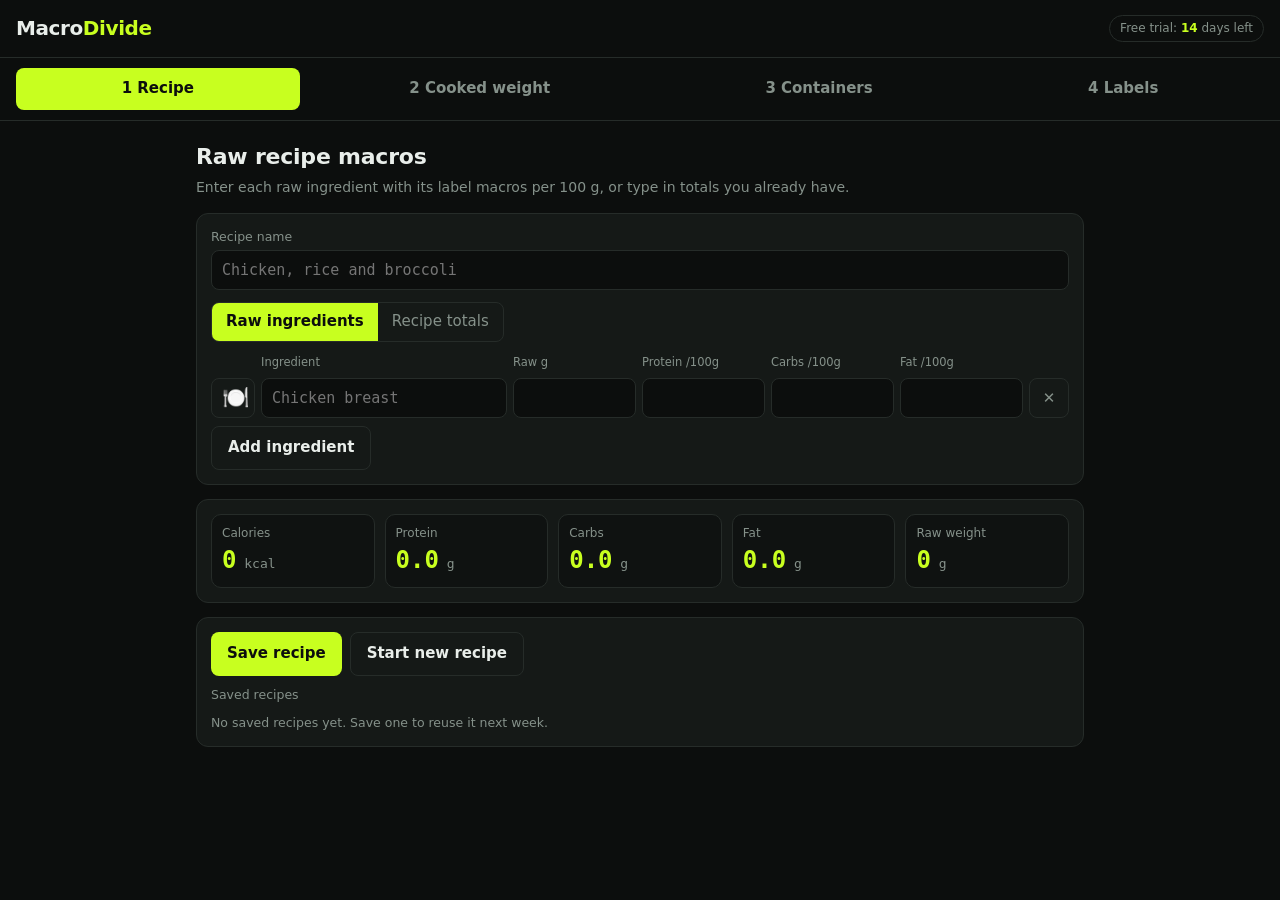
==== app.html @ b48ce92e "Add files via upload" ====
<!DOCTYPE html>
<html lang="en"><head><meta charset="utf-8">
<meta name="viewport" content="width=device-width, initial-scale=1, viewport-fit=cover">
<title>MacroDivide</title>
<style>
:root{--bg:#0c0e0d;--pn:#151917;--ln:#262c29;--tx:#e9eeea;--mu:#85918a;--lime:#c8ff1f;--warn:#ff6b4a;color-scheme:dark;box-sizing:border-box;padding-top:env(safe-area-inset-top,0px);padding-bottom:env(safe-area-inset-bottom,0px)}
html{scroll-padding-top:env(safe-area-inset-top,0px)}
*{box-sizing:border-box}
body{margin:0;background:var(--bg);color:var(--tx);font:15px/1.45 system-ui,-apple-system,"Segoe UI",Roboto,sans-serif}
.mono,input,td,th,.big{font-family:ui-monospace,"SF Mono",Menlo,Consolas,monospace}
header{display:flex;justify-content:space-between;align-items:center;padding:14px 16px;border-bottom:1px solid var(--ln);gap:8px;flex-wrap:wrap}
.logo{font-weight:800;font-size:20px;letter-spacing:-.02em}.logo b{color:var(--lime)}
#trial{font-size:12px;color:var(--mu);border:1px solid var(--ln);padding:4px 10px;border-radius:20px}
#trial b{color:var(--lime)}
nav{display:flex;gap:4px;padding:10px 16px;overflow-x:auto;border-bottom:1px solid var(--ln)}
nav button{flex:1 0 auto;background:none;border:1px solid transparent;color:var(--mu);padding:9px 14px;border-radius:8px;font:inherit;font-weight:600;cursor:pointer;white-space:nowrap}
nav button.on{color:#0c0e0d;background:var(--lime)}
nav button:focus-visible,button:focus-visible,input:focus-visible,select:focus-visible{outline:2px solid var(--lime);outline-offset:2px}
main{max-width:920px;margin:0 auto;padding:16px}
section{display:none}section.on{display:block}
h2{margin:4px 0 4px;font-size:22px;letter-spacing:-.01em}
p.sub{margin:0 0 16px;color:var(--mu);font-size:14px}
.pn{background:var(--pn);border:1px solid var(--ln);border-radius:12px;padding:14px;margin-bottom:14px}
label{display:block;font-size:12.5px;color:var(--mu);margin-bottom:4px}
input,select{width:100%;background:#0c0e0d;color:var(--tx);border:1px solid var(--ln);border-radius:8px;padding:10px;font-size:15px}
input[type=number]{-moz-appearance:textfield}
input:focus{border-color:var(--lime)}
.row{display:grid;gap:10px;grid-template-columns:repeat(auto-fit,minmax(130px,1fr));align-items:end}
.ing{display:grid;gap:6px;grid-template-columns:44px 2fr 1fr 1fr 1fr 1fr 40px;margin-bottom:8px}
.ing .h{font-size:11.5px;color:var(--mu)}
.btn{background:var(--lime);color:#0c0e0d;border:0;border-radius:8px;padding:10px 16px;font:inherit;font-weight:700;cursor:pointer}
.btn.g{background:none;color:var(--tx);border:1px solid var(--ln)}
.btn.x{padding:8px 10px;background:none;color:var(--mu);border:1px solid var(--ln)}
.seg{display:inline-flex;border:1px solid var(--ln);border-radius:8px;overflow:hidden;margin-bottom:12px}
.seg button{background:none;border:0;color:var(--mu);padding:8px 14px;font:inherit;cursor:pointer}
.seg button.on{background:var(--lime);color:#0c0e0d;font-weight:700}
.stats{display:grid;gap:10px;grid-template-columns:repeat(auto-fit,minmax(110px,1fr))}
.st{border:1px solid var(--ln);border-radius:10px;padding:10px;background:#0f1211}
.st span{display:block;font-size:12px;color:var(--mu)}
.big{font-size:24px;font-weight:700;color:var(--lime)}
.big small{font-size:13px;color:var(--mu);font-weight:400}
table{width:100%;border-collapse:collapse;font-size:14px}
th,td{padding:8px 6px;text-align:right;border-bottom:1px solid var(--ln)}
th{color:var(--mu);font-weight:500;font-size:12px}
th:first-child,td:first-child{text-align:left}
td.g{color:var(--lime);font-weight:700}
td input{width:90px;padding:6px;text-align:right}
.wrap{overflow-x:auto}
input[type=range]{padding:0;accent-color:var(--lime);height:32px}
.list{display:flex;flex-direction:column;gap:6px}
.li{display:flex;justify-content:space-between;align-items:center;gap:8px;border:1px solid var(--ln);border-radius:8px;padding:8px 10px}
.li span.m{color:var(--mu);font-size:13px}
.warn{color:var(--warn)}.ok{color:var(--lime)}
.labels{display:grid;gap:12px;grid-template-columns:repeat(auto-fill,minmax(220px,1fr))}
.card{border:1px solid var(--lime);border-radius:10px;padding:12px;background:#0f1211}
.card h4{margin:0 0 2px;font-size:15px}.card .meta{font-size:12px;color:var(--mu)}
.card .gr{font-size:30px;margin:6px 0}
.card table td,.card table th{padding:3px 0;font-size:13px}
#wall{position:fixed;inset:0;background:rgba(12,14,13,.96);display:none;align-items:center;justify-content:center;padding:20px;z-index:50}
#wall .pn{max-width:420px;text-align:center}
.hint{font-size:12.5px;color:var(--mu);margin-top:6px}
.emo{font-size:22px;padding:0;line-height:1}
.pick{display:none;flex-wrap:wrap;gap:6px;margin-top:10px;padding:10px;border:1px solid var(--ln);border-radius:10px}
.pk{font-size:20px;padding:6px 10px}
@media(max-width:600px){.ing{grid-template-columns:repeat(4,1fr)}.ing .h{display:none}.ing input[data-k=n]{grid-column:2/-1}.ing button[data-del]{grid-column:4}}
@media print{
 body *{visibility:hidden}#labels,#labels *{visibility:visible}
 body{background:#fff}#labels{position:absolute;left:0;top:0;width:100%}
 .card{background:#fff!important;color:#000!important;border:1px solid #000;break-inside:avoid}
 .card .big,.card .meta{color:#000!important}
}
</style></head>
<body>
<header><div class="logo">Macro<b>Divide</b></div><div id="trial"></div></header>
<nav id="nav">
<button class="on" data-s="0">1 Recipe</button><button data-s="1">2 Cooked weight</button><button data-s="2">3 Containers</button><button data-s="3">4 Labels</button>
</nav>
<main>
<section id="s0" class="on">
<h2>Raw recipe macros</h2><p class="sub">Enter each raw ingredient with its label macros per 100 g, or type in totals you already have.</p>
<div class="pn"><label for="rn">Recipe name</label><input id="rn" placeholder="Chicken, rice and broccoli">
<div style="height:12px"></div>
<div class="seg" id="mode"><button data-m="raw" class="on">Raw ingredients</button><button data-m="tot">Recipe totals</button></div>
<div id="ingBox"></div><div id="pick" class="pick"></div><div id="totBox" style="display:none"></div></div>
<div class="pn"><div class="stats" id="tot0"></div></div>
<div class="pn"><div style="display:flex;gap:8px;flex-wrap:wrap;margin-bottom:10px"><button class="btn" id="saveR">Save recipe</button><button class="btn g" id="newR">Start new recipe</button></div>
<label>Saved recipes</label><div class="list" id="recList"></div></div>
</section>

<section id="s1">
<h2>Cooked pan and weight</h2><p class="sub">Weigh the full pan, subtract the empty pan, and see how much water cooked off.</p>
<div class="pn"><div class="row">
<div><label for="panSel">Cookware</label><select id="panSel"></select></div>
<div><label for="tare">Empty pan weight (g)</label><input id="tare" type="number" inputmode="decimal" min="0"></div>
<div><label for="gross">Pan with cooked food (g)</label><input id="gross" type="number" inputmode="decimal" min="0"></div>
<div id="rawW"></div></div>
<p class="hint">Total raw weight comes from your ingredients. In totals mode, enter it on screen 1.</p></div>
<div class="pn"><div class="stats" id="cook"></div></div>
<div class="pn"><label>Cookware library</label>
<div class="row" style="margin-bottom:10px"><div><label for="tn">Name</label><input id="tn" placeholder="Large steel pot"></div><div><label for="tw">Weight (g)</label><input id="tw" type="number" inputmode="decimal" min="0"></div><button class="btn" id="addT">Save cookware</button></div>
<div class="list" id="tareList"></div></div>
</section>

<section id="s2">
<h2>Container allocation</h2><p class="sub">Grams of cooked food per tub, for equal splits or a calorie target per tub.</p>
<div class="pn"><label for="np">Number of containers: <span class="big" id="npv"></span></label>
<input id="np" type="range" min="1" max="20" step="1">
<div style="height:12px"></div>
<div class="seg" id="split"><button data-m="equal" class="on">Equal split</button><button data-m="var">Calorie target per tub</button></div>
<div id="allocMsg" class="hint"></div></div>
<div class="pn wrap"><table><thead><tr><th>Tub</th><th>kcal</th><th>P g</th><th>C g</th><th>F g</th><th>Food g</th></tr></thead><tbody id="atb"></tbody></table></div>
</section>

<section id="s3">
<h2>Labels and export</h2><p class="sub">Print stickers or copy a summary for your notes app.</p>
<div class="pn" style="display:flex;gap:8px;flex-wrap:wrap"><button class="btn" id="prt">Print labels</button><button class="btn g" id="cpy">Copy summary</button><span id="cmsg" class="hint" style="align-self:center"></span></div>
<div class="labels" id="labels"></div>
</section>
</main>

<div id="wall"><div class="pn"><h2>Your 14-day trial has ended</h2>
<p class="sub">Subscribe to keep portioning, saving recipes and printing labels. Your saved recipes and cookware stay on this device.</p>
<a class="btn" id="sub" style="display:inline-block;text-decoration:none" target="_blank" rel="noopener">Subscribe with Stripe</a>
<p class="hint" id="subMsg"></p></div></div>

<script>
const STRIPE_LINK=""; // paste your Stripe Payment Link or Checkout URL here
const $=id=>document.getElementById(id),N=v=>parseFloat(v)||0,F=(v,d=0)=>(isFinite(v)?v:0).toFixed(d);
const LS={get(k,d){try{const v=localStorage.getItem(k);return v?JSON.parse(v):d}catch(e){return d}},set(k,v){try{localStorage.setItem(k,JSON.stringify(v))}catch(e){}}};
const blank=()=>({name:'',mode:'raw',ings:[{n:'',g:'',p:'',c:'',f:''}],tp:'',tc:'',tf:'',tk:'',traw:'',tare:'',gross:'',n:4,split:'equal',tg:[]});
let S=Object.assign(blank(),LS.get('md_state',{}));
let tares=LS.get('md_tares',[]),recs=LS.get('md_recipes',[]);
const save=()=>LS.set('md_state',S);
const esc=s=>String(s).replace(/[&<>"]/g,c=>({'&':'&amp;','<':'&lt;','>':'&gt;','"':'&quot;'}[c]));

function T(){
 if(S.mode==='raw'){const r={p:0,c:0,f:0,k:0,raw:0};
  S.ings.forEach(i=>{const g=N(i.g)/100;r.raw+=N(i.g);r.p+=N(i.p)*g;r.c+=N(i.c)*g;r.f+=N(i.f)*g});
  r.k=r.p*4+r.c*4+r.f*9;return r}
 const p=N(S.tp),c=N(S.tc),f=N(S.tf);
 return{p,c,f,k:N(S.tk)||p*4+c*4+f*9,raw:N(S.traw)};
}
const net=()=>Math.max(0,N(S.gross)-N(S.tare));
const EM=[[/chick|poult|turkey/i,'🍗'],[/beef|steak|mince|burger/i,'🥩'],[/pork|bacon|ham/i,'🥓'],[/fish|salmon|tuna|cod|shrimp|prawn/i,'🐟'],[/egg/i,'🥚'],[/rice/i,'🍚'],[/pasta|spaghetti|penne|noodle/i,'🍝'],[/potato/i,'🥔'],[/broccoli/i,'🥦'],[/carrot/i,'🥕'],[/tomato|passata/i,'🍅'],[/onion|garlic/i,'🧅'],[/pepper/i,'🫑'],[/oil|butter/i,'🧈'],[/cheese|mozz|parm/i,'🧀'],[/milk|yogurt|yoghurt/i,'🥛'],[/bean|lentil|chickpea/i,'🫘'],[/oat|flour/i,'🌾'],[/bread/i,'🍞'],[/spinach|salad|lettuce|zucchini|courgette/i,'🥬'],[/avocado/i,'🥑'],[/banana/i,'🍌'],[/berry|berries/i,'🫐'],[/apple/i,'🍎'],[/mushroom/i,'🍄'],[/nut|almond|peanut/i,'🥜']];
const PAL=['🍗','🥩','🥓','🐟','🥚','🍚','🍝','🥔','🥦','🥕','🍅','🧅','🫑','🥬','🍄','🥑','🧀','🥛','🫘','🌾','🍞','🥜','🍌','🫐','🧈','🧂','🌶️','🍽️'];
let pi=-1;
const guess=n=>{for(const[r,e]of EM)if(r.test(n))return e;return'🍽️'};
const emo=i=>i.e||guess(i.n);
const re=o=>(o.mode==='raw'?[...new Set(o.ings.filter(i=>N(i.g)>0).sort((a,b)=>N(b.g)-N(a.g)).map(emo))].slice(0,4).join(''):'')||'🍱';
function rPick(){const p=$('pick');if(pi<0){p.style.display='none';return}p.style.display='flex';p.innerHTML=PAL.map(e=>`<button class="btn x pk" data-pk="${e}">${e}</button>`).join('')+'<button class="btn x pk" data-pk="">Auto</button>'}
$('pick').onclick=e=>{const b=e.target.closest('button');if(!b||pi<0)return;S.ings[pi].e=b.dataset.pk;save();rIng()};
function alloc(){
 const t=T(),w=net(),n=S.n;let sh;
 if(S.split==='equal')sh=Array(n).fill(1/n);
 else{if(S.tg.length!==n)S.tg=Array(n).fill(Math.round(t.k/n));sh=S.tg.map(x=>t.k?N(x)/t.k:0)}
 return sh.map(s=>({s,g:s*w,k:s*t.k,p:s*t.p,c:s*t.c,f:s*t.f}));
}
const stat=(l,v,u)=>`<div class="st"><span>${l}</span><div class="big">${v}<small> ${u||''}</small></div></div>`;

/* Screen 1 */
function rIng(){
 let h='<div class="ing"><div class="h"></div><div class="h">Ingredient</div><div class="h">Raw g</div><div class="h">Protein /100g</div><div class="h">Carbs /100g</div><div class="h">Fat /100g</div><div></div></div>';
 S.ings.forEach((i,x)=>{h+=`<div class="ing"><button class="btn x emo" data-emo="${x}" aria-label="Choose emoji">${emo(i)}</button><input data-i="${x}" data-k="n" value="${esc(i.n)}" placeholder="Chicken breast" aria-label="Ingredient">`+
 ['g','p','c','f'].map(k=>`<input type="number" inputmode="decimal" min="0" data-i="${x}" data-k="${k}" value="${i[k]}" aria-label="${k}">`).join('')+
 `<button class="btn x" data-del="${x}" aria-label="Remove">✕</button></div>`});
 h+='<button class="btn g" id="addI">Add ingredient</button>';$('ingBox').innerHTML=h;pi=-1;rPick();
}
function rTot(){
 $('totBox').innerHTML='<div class="row">'+[['tp','Protein (g)'],['tc','Carbs (g)'],['tf','Fat (g)'],['tk','Calories (kcal)'],['traw','Raw weight (g)']].map(([k,l])=>`<div><label>${l}</label><input type="number" inputmode="decimal" min="0" data-t="${k}" value="${S[k]}"></div>`).join('')+'</div><p class="hint">Leave calories empty to calculate from macros (4/4/9).</p>';
}
function u0(){const t=T();$('tot0').innerHTML=stat('Calories',F(t.k),'kcal')+stat('Protein',F(t.p,1),'g')+stat('Carbs',F(t.c,1),'g')+stat('Fat',F(t.f,1),'g')+stat('Raw weight',F(t.raw),'g')}
function rRec(){
 $('recList').innerHTML=recs.length?recs.map((r,i)=>`<div class="li"><span>${re(r)} ${esc(r.name||'Untitled')} <span class="m mono">${F(r.t,0)} kcal</span></span><span><button class="btn x" data-load="${i}">Load</button> <button class="btn x" data-rd="${i}" aria-label="Delete">✕</button></span></div>`).join(''):'<span class="hint">No saved recipes yet. Save one to reuse it next week.</span>';
}

/* Screen 2 */
function rPan(){
 $('panSel').innerHTML='<option value="">Custom weight</option>'+tares.map((t,i)=>`<option value="${i}">${esc(t.n)} (${t.g} g)</option>`).join('');
 $('tareList').innerHTML=tares.length?tares.map((t,i)=>`<div class="li"><span>${esc(t.n)} <span class="m mono">${t.g} g</span></span><button class="btn x" data-dt="${i}" aria-label="Delete">✕</button></div>`).join(''):'<span class="hint">Add the pans and pots you cook in once, then pick them from the list.</span>';
}
function u2(){
 const t=T(),w=net(),loss=t.raw?(t.raw-w)/t.raw*100:0,gross=N(S.gross),tare=N(S.tare);
 $('rawW').innerHTML=`<label>Raw weight (g)</label><div class="big">${F(t.raw)}</div>`;
 $('cook').innerHTML=stat('Net cooked food',F(w),'g')+stat(loss>=0?'Moisture loss':'Water gain',F(Math.abs(loss),1),'%')+stat('Kcal per 100 g cooked',F(w?t.k/w*100:0),'kcal')+stat('Protein per 100 g',F(w?t.p/w*100:0,1),'g')+
 (gross&&gross<tare?'<div class="st warn">Pan with food weighs less than the empty pan. Check both numbers.</div>':'');
}

/* Screen 3 */
function rAlloc(){
 $('np').value=S.n;$('npv').innerHTML=S.n;
 const a=alloc();
 $('atb').innerHTML=a.map((r,i)=>`<tr><td>#${i+1}</td><td>${S.split==='equal'?F(r.k):`<input type="number" inputmode="decimal" min="0" data-tg="${i}" value="${S.tg[i]}" aria-label="kcal tub ${i+1}">`}</td><td id="ap${i}">${F(r.p,1)}</td><td id="ac${i}">${F(r.c,1)}</td><td id="af${i}">${F(r.f,1)}</td><td class="g" id="ag${i}">${F(r.g)}</td></tr>`).join('');
 uMsg();
}
function uAlloc(){alloc().forEach((r,i)=>{$('ap'+i).textContent=F(r.p,1);$('ac'+i).textContent=F(r.c,1);$('af'+i).textContent=F(r.f,1);$('ag'+i).textContent=F(r.g)});uMsg()}
function uMsg(){
 const t=T(),m=$('allocMsg');
 if(!net()){m.innerHTML='<span class="warn">Enter the cooked pan weight on screen 2 to get gram targets.</span>';return}
 if(S.split==='equal'){m.textContent=`Each tub gets ${F(net()/S.n,1)} g of cooked food.`;return}
 const sum=S.tg.reduce((a,b)=>a+N(b),0),left=t.k-sum;
 m.innerHTML=Math.abs(left)<1?'<span class="ok">All calories allocated.</span>':left>0?`${F(left)} kcal left unallocated. The rest stays in the pan.`:`<span class="warn">${F(-left)} kcal over the recipe total. Gram targets will exceed what you cooked.</span>`;
}

/* Screen 4 */
function rLab(){
 const a=alloc(),nm=esc(S.name||'Meal prep'),d=new Date().toLocaleDateString();
 $('labels').innerHTML=a.map((r,i)=>`<div class="card"><div style="font-size:28px;line-height:1.2">${re(S)}</div><h4>${nm}</h4><div class="meta">Tub ${i+1} of ${a.length}, packed ${d}</div><div class="big gr">${F(r.g)}<small> g</small></div>
 <table><tr><td>Calories</td><td class="mono">${F(r.k)} kcal</td></tr><tr><td>Protein</td><td class="mono">${F(r.p,1)} g</td></tr><tr><td>Carbs</td><td class="mono">${F(r.c,1)} g</td></tr><tr><td>Fat</td><td class="mono">${F(r.f,1)} g</td></tr></table></div>`).join('');
}

/* Events */
function show(n){document.querySelectorAll('section').forEach((s,i)=>s.classList.toggle('on',i==n));document.querySelectorAll('#nav button').forEach((b,i)=>b.classList.toggle('on',i==n));
 if(n==1){u2()}if(n==2)rAlloc();if(n==3)rLab();window.scrollTo(0,0)}
$('nav').onclick=e=>{const b=e.target.closest('button');if(b)show(+b.dataset.s)};
$('rn').oninput=e=>{S.name=e.target.value;save()};
$('mode').onclick=e=>{const b=e.target.closest('button');if(!b)return;S.mode=b.dataset.m;setMode();save();u0()};
function setMode(){document.querySelectorAll('#mode button').forEach(b=>b.classList.toggle('on',b.dataset.m===S.mode));$('ingBox').style.display=S.mode==='raw'?'':'none';$('totBox').style.display=S.mode==='raw'?'none':''}
$('ingBox').oninput=e=>{const d=e.target.dataset;if(d.i!==undefined){S.ings[d.i][d.k]=e.target.value;save();u0();if(d.k==='n'){const b=document.querySelector('[data-emo="'+d.i+'"]');if(b)b.textContent=emo(S.ings[d.i])}}};
$('ingBox').onclick=e=>{const em=e.target.dataset.emo;if(em!==undefined){pi=+em;rPick();return}if(e.target.id==='addI'){S.ings.push({n:'',g:'',p:'',c:'',f:''});rIng();save()}
 const x=e.target.dataset.del;if(x!==undefined){S.ings.splice(x,1);if(!S.ings.length)S.ings.push({n:'',g:'',p:'',c:'',f:''});rIng();save();u0()}};
$('totBox').oninput=e=>{const k=e.target.dataset.t;if(k){S[k]=e.target.value;save();u0()}};
$('saveR').onclick=()=>{const r=JSON.parse(JSON.stringify(S));r.t=T().k;const i=recs.findIndex(x=>x.name&&x.name===r.name);if(i>=0)recs[i]=r;else recs.unshift(r);LS.set('md_recipes',recs);rRec()};
$('newR').onclick=()=>{S=Object.assign(blank(),{tare:S.tare});init();save()};
$('recList').onclick=e=>{const l=e.target.dataset.load,d=e.target.dataset.rd;
 if(l!==undefined){S=Object.assign(blank(),JSON.parse(JSON.stringify(recs[l])));init();save()}
 if(d!==undefined){recs.splice(d,1);LS.set('md_recipes',recs);rRec()}};
$('panSel').onchange=e=>{if(e.target.value!==''){S.tare=tares[e.target.value].g;$('tare').value=S.tare;save();u2()}};
$('tare').oninput=e=>{S.tare=e.target.value;$('panSel').value='';save();u2()};
$('gross').oninput=e=>{S.gross=e.target.value;save();u2()};
$('addT').onclick=()=>{const n=$('tn').value.trim(),g=N($('tw').value);if(!n||!g)return;tares.push({n,g});LS.set('md_tares',tares);$('tn').value=$('tw').value='';rPan()};
$('tareList').onclick=e=>{const d=e.target.dataset.dt;if(d!==undefined){tares.splice(d,1);LS.set('md_tares',tares);rPan()}};
$('np').oninput=e=>{S.n=+e.target.value;if(S.split==='var')S.tg=[];save();rAlloc()};
$('split').onclick=e=>{const b=e.target.closest('button');if(!b)return;S.split=b.dataset.m;S.tg=[];setSplit();save();rAlloc()};
function setSplit(){document.querySelectorAll('#split button').forEach(b=>b.classList.toggle('on',b.dataset.m===S.split))}
$('atb').oninput=e=>{const i=e.target.dataset.tg;if(i!==undefined){S.tg[i]=e.target.value;save();uAlloc()}};
$('prt').onclick=()=>{try{window.print()}catch(e){$('cmsg').textContent='Printing is blocked here. Use Copy summary instead.'}};
$('cpy').onclick=async()=>{const a=alloc(),txt=`${S.name||'Meal prep'}\n`+a.map((r,i)=>`Tub ${i+1}: ${F(r.g)} g | ${F(r.k)} kcal | P ${F(r.p,1)} C ${F(r.c,1)} F ${F(r.f,1)}`).join('\n');
 try{await navigator.clipboard.writeText(txt);$('cmsg').textContent='Copied.'}catch(e){$('cmsg').textContent='Copy failed. Select the labels and copy by hand.'}};

/* Trial */
function trial(){
 let t=LS.get('md_start',0);if(!t){t=Date.now();LS.set('md_start',t)}
 const left=14-Math.floor((Date.now()-t)/864e5);
 $('trial').innerHTML=left>0?`Free trial: <b>${left}</b> day${left==1?'':'s'} left`:'Trial ended';
 if(left<=0){$('wall').style.display='flex';if(STRIPE_LINK)$('sub').href=STRIPE_LINK;else{$('sub').removeAttribute('href');$('subMsg').textContent='Billing is not connected yet. Add your Stripe Payment Link in the STRIPE_LINK constant.'}}
}
function init(){$('rn').value=S.name;setMode();setSplit();rIng();rTot();u0();rRec();rPan();$('tare').value=S.tare;$('gross').value=S.gross;u2()}
init();trial();
</script>
</body></html>
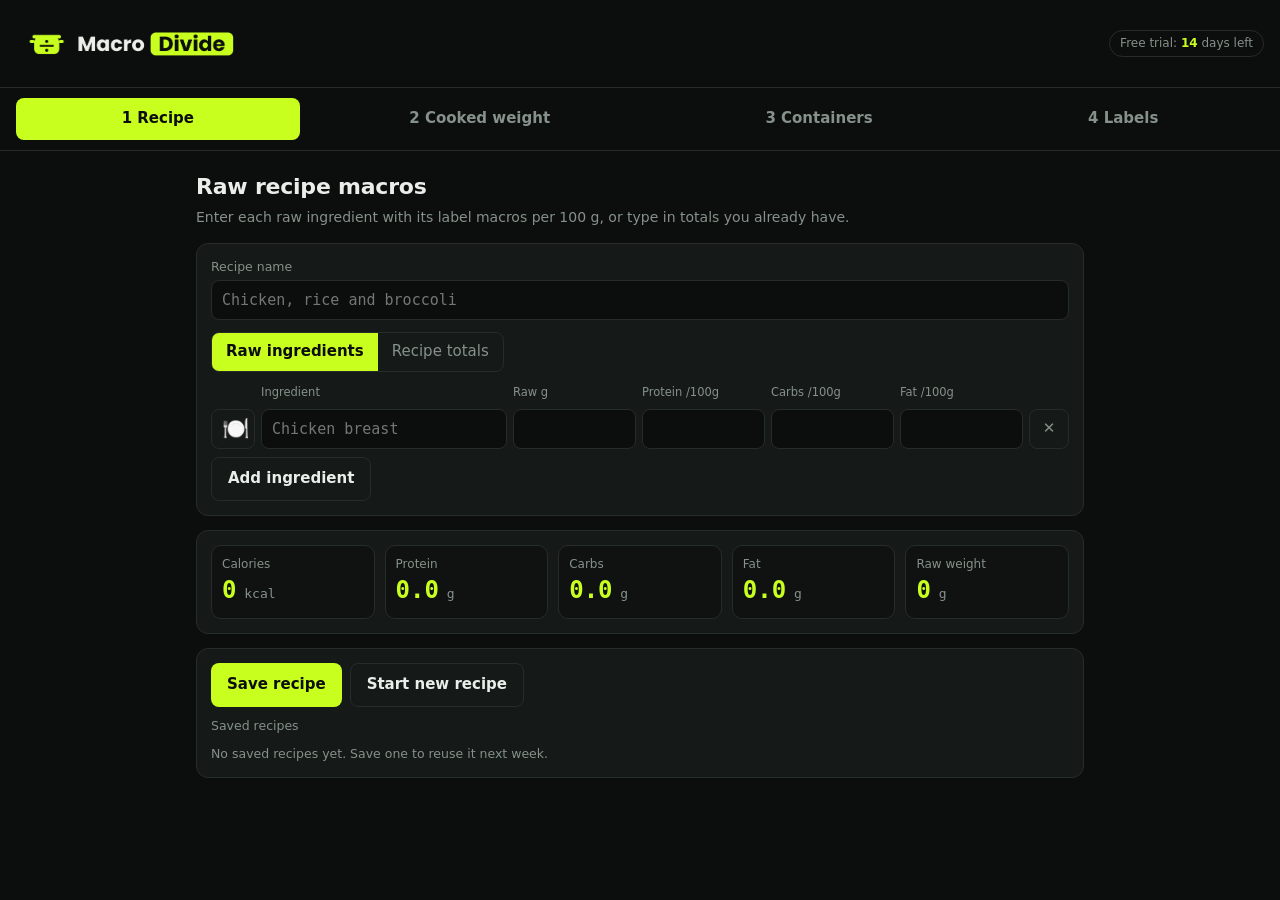
==== commit c12d82cd: "Restore original sales homepage and app; set price to €5.99" ====
--- a/app.html
+++ b/app.html
@@ -69,9 +69,10 @@
  .card{background:#fff!important;color:#000!important;border:1px solid #000;break-inside:avoid}
  .card .big,.card .meta{color:#000!important}
 }
-</style></head>
+</style><link rel="icon" type="image/svg+xml" href="assets/macrodivide-icon.svg">
+<style>.logo{display:block;line-height:0}.logo img{display:block;width:225px;max-width:50vw;height:auto;border-radius:8px}</style></head>
 <body>
-<header><div class="logo">Macro<b>Divide</b></div><div id="trial"></div></header>
+<header><a class="logo" href="./" aria-label="MacroDivide home"><img src="assets/macrodivide-wordmark.png" alt="MacroDivide" width="2273" height="600"></a><div id="trial"></div></header>
 <nav id="nav">
 <button class="on" data-s="0">1 Recipe</button><button data-s="1">2 Cooked weight</button><button data-s="2">3 Containers</button><button data-s="3">4 Labels</button>
 </nav>
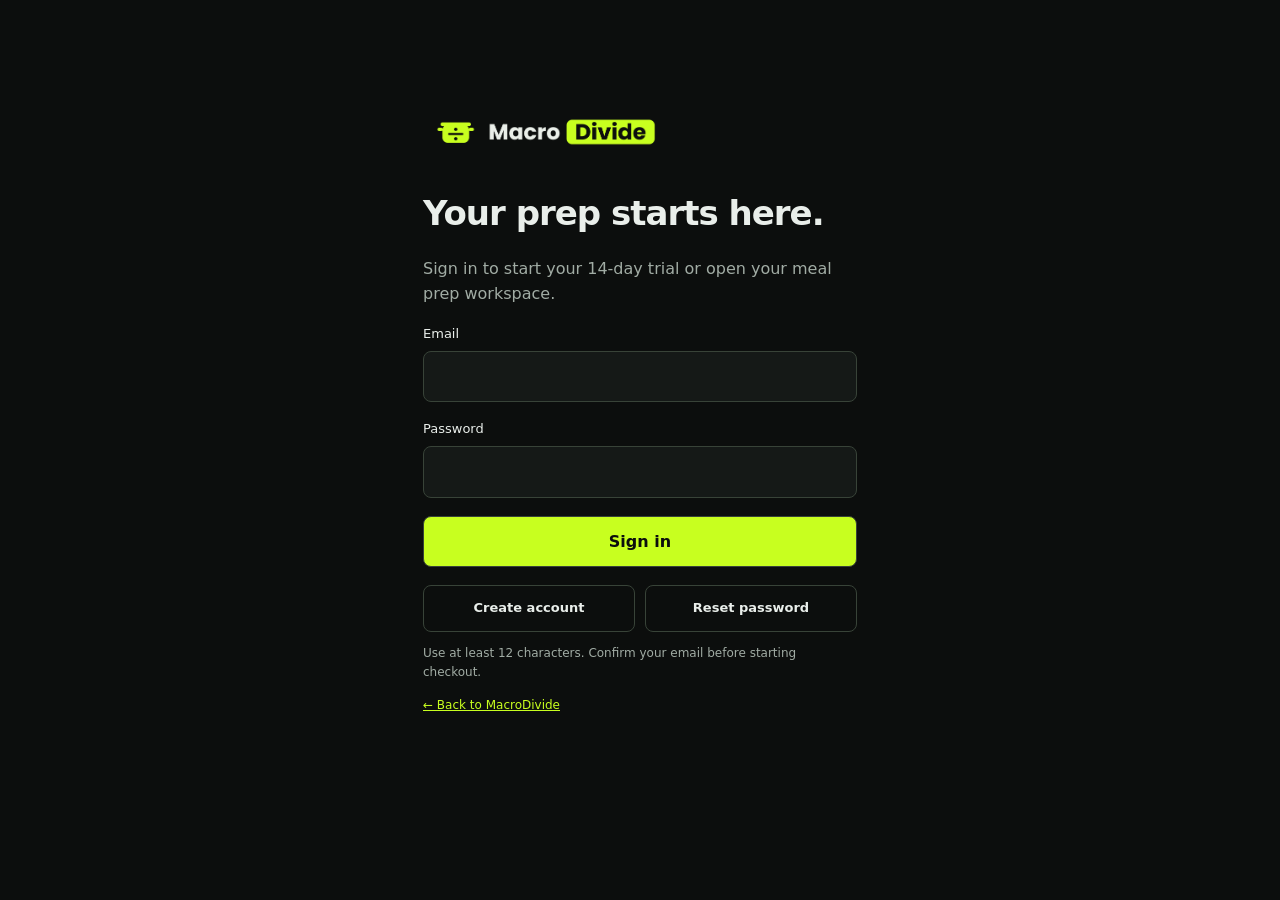
==== commit 2295cdb8: "Add verified subscriber access with Supabase and Stripe billing" ====
--- a/app.html
+++ b/app.html
@@ -1,251 +1,2 @@
-<!DOCTYPE html>
-<html lang="en"><head><meta charset="utf-8">
-<meta name="viewport" content="width=device-width, initial-scale=1, viewport-fit=cover">
-<title>MacroDivide</title>
-<style>
-:root{--bg:#0c0e0d;--pn:#151917;--ln:#262c29;--tx:#e9eeea;--mu:#85918a;--lime:#c8ff1f;--warn:#ff6b4a;color-scheme:dark;box-sizing:border-box;padding-top:env(safe-area-inset-top,0px);padding-bottom:env(safe-area-inset-bottom,0px)}
-html{scroll-padding-top:env(safe-area-inset-top,0px)}
-*{box-sizing:border-box}
-body{margin:0;background:var(--bg);color:var(--tx);font:15px/1.45 system-ui,-apple-system,"Segoe UI",Roboto,sans-serif}
-.mono,input,td,th,.big{font-family:ui-monospace,"SF Mono",Menlo,Consolas,monospace}
-header{display:flex;justify-content:space-between;align-items:center;padding:14px 16px;border-bottom:1px solid var(--ln);gap:8px;flex-wrap:wrap}
-.logo{font-weight:800;font-size:20px;letter-spacing:-.02em}.logo b{color:var(--lime)}
-#trial{font-size:12px;color:var(--mu);border:1px solid var(--ln);padding:4px 10px;border-radius:20px}
-#trial b{color:var(--lime)}
-nav{display:flex;gap:4px;padding:10px 16px;overflow-x:auto;border-bottom:1px solid var(--ln)}
-nav button{flex:1 0 auto;background:none;border:1px solid transparent;color:var(--mu);padding:9px 14px;border-radius:8px;font:inherit;font-weight:600;cursor:pointer;white-space:nowrap}
-nav button.on{color:#0c0e0d;background:var(--lime)}
-nav button:focus-visible,button:focus-visible,input:focus-visible,select:focus-visible{outline:2px solid var(--lime);outline-offset:2px}
-main{max-width:920px;margin:0 auto;padding:16px}
-section{display:none}section.on{display:block}
-h2{margin:4px 0 4px;font-size:22px;letter-spacing:-.01em}
-p.sub{margin:0 0 16px;color:var(--mu);font-size:14px}
-.pn{background:var(--pn);border:1px solid var(--ln);border-radius:12px;padding:14px;margin-bottom:14px}
-label{display:block;font-size:12.5px;color:var(--mu);margin-bottom:4px}
-input,select{width:100%;background:#0c0e0d;color:var(--tx);border:1px solid var(--ln);border-radius:8px;padding:10px;font-size:15px}
-input[type=number]{-moz-appearance:textfield}
-input:focus{border-color:var(--lime)}
-.row{display:grid;gap:10px;grid-template-columns:repeat(auto-fit,minmax(130px,1fr));align-items:end}
-.ing{display:grid;gap:6px;grid-template-columns:44px 2fr 1fr 1fr 1fr 1fr 40px;margin-bottom:8px}
-.ing .h{font-size:11.5px;color:var(--mu)}
-.btn{background:var(--lime);color:#0c0e0d;border:0;border-radius:8px;padding:10px 16px;font:inherit;font-weight:700;cursor:pointer}
-.btn.g{background:none;color:var(--tx);border:1px solid var(--ln)}
-.btn.x{padding:8px 10px;background:none;color:var(--mu);border:1px solid var(--ln)}
-.seg{display:inline-flex;border:1px solid var(--ln);border-radius:8px;overflow:hidden;margin-bottom:12px}
-.seg button{background:none;border:0;color:var(--mu);padding:8px 14px;font:inherit;cursor:pointer}
-.seg button.on{background:var(--lime);color:#0c0e0d;font-weight:700}
-.stats{display:grid;gap:10px;grid-template-columns:repeat(auto-fit,minmax(110px,1fr))}
-.st{border:1px solid var(--ln);border-radius:10px;padding:10px;background:#0f1211}
-.st span{display:block;font-size:12px;color:var(--mu)}
-.big{font-size:24px;font-weight:700;color:var(--lime)}
-.big small{font-size:13px;color:var(--mu);font-weight:400}
-table{width:100%;border-collapse:collapse;font-size:14px}
-th,td{padding:8px 6px;text-align:right;border-bottom:1px solid var(--ln)}
-th{color:var(--mu);font-weight:500;font-size:12px}
-th:first-child,td:first-child{text-align:left}
-td.g{color:var(--lime);font-weight:700}
-td input{width:90px;padding:6px;text-align:right}
-.wrap{overflow-x:auto}
-input[type=range]{padding:0;accent-color:var(--lime);height:32px}
-.list{display:flex;flex-direction:column;gap:6px}
-.li{display:flex;justify-content:space-between;align-items:center;gap:8px;border:1px solid var(--ln);border-radius:8px;padding:8px 10px}
-.li span.m{color:var(--mu);font-size:13px}
-.warn{color:var(--warn)}.ok{color:var(--lime)}
-.labels{display:grid;gap:12px;grid-template-columns:repeat(auto-fill,minmax(220px,1fr))}
-.card{border:1px solid var(--lime);border-radius:10px;padding:12px;background:#0f1211}
-.card h4{margin:0 0 2px;font-size:15px}.card .meta{font-size:12px;color:var(--mu)}
-.card .gr{font-size:30px;margin:6px 0}
-.card table td,.card table th{padding:3px 0;font-size:13px}
-#wall{position:fixed;inset:0;background:rgba(12,14,13,.96);display:none;align-items:center;justify-content:center;padding:20px;z-index:50}
-#wall .pn{max-width:420px;text-align:center}
-.hint{font-size:12.5px;color:var(--mu);margin-top:6px}
-.emo{font-size:22px;padding:0;line-height:1}
-.pick{display:none;flex-wrap:wrap;gap:6px;margin-top:10px;padding:10px;border:1px solid var(--ln);border-radius:10px}
-.pk{font-size:20px;padding:6px 10px}
-@media(max-width:600px){.ing{grid-template-columns:repeat(4,1fr)}.ing .h{display:none}.ing input[data-k=n]{grid-column:2/-1}.ing button[data-del]{grid-column:4}}
-@media print{
- body *{visibility:hidden}#labels,#labels *{visibility:visible}
- body{background:#fff}#labels{position:absolute;left:0;top:0;width:100%}
- .card{background:#fff!important;color:#000!important;border:1px solid #000;break-inside:avoid}
- .card .big,.card .meta{color:#000!important}
-}
-</style><link rel="icon" type="image/svg+xml" href="assets/macrodivide-icon.svg">
-<style>.logo{display:block;line-height:0}.logo img{display:block;width:225px;max-width:50vw;height:auto;border-radius:8px}</style></head>
-<body>
-<header><a class="logo" href="./" aria-label="MacroDivide home"><img src="assets/macrodivide-wordmark.png" alt="MacroDivide" width="2273" height="600"></a><div id="trial"></div></header>
-<nav id="nav">
-<button class="on" data-s="0">1 Recipe</button><button data-s="1">2 Cooked weight</button><button data-s="2">3 Containers</button><button data-s="3">4 Labels</button>
-</nav>
-<main>
-<section id="s0" class="on">
-<h2>Raw recipe macros</h2><p class="sub">Enter each raw ingredient with its label macros per 100 g, or type in totals you already have.</p>
-<div class="pn"><label for="rn">Recipe name</label><input id="rn" placeholder="Chicken, rice and broccoli">
-<div style="height:12px"></div>
-<div class="seg" id="mode"><button data-m="raw" class="on">Raw ingredients</button><button data-m="tot">Recipe totals</button></div>
-<div id="ingBox"></div><div id="pick" class="pick"></div><div id="totBox" style="display:none"></div></div>
-<div class="pn"><div class="stats" id="tot0"></div></div>
-<div class="pn"><div style="display:flex;gap:8px;flex-wrap:wrap;margin-bottom:10px"><button class="btn" id="saveR">Save recipe</button><button class="btn g" id="newR">Start new recipe</button></div>
-<label>Saved recipes</label><div class="list" id="recList"></div></div>
-</section>
-
-<section id="s1">
-<h2>Cooked pan and weight</h2><p class="sub">Weigh the full pan, subtract the empty pan, and see how much water cooked off.</p>
-<div class="pn"><div class="row">
-<div><label for="panSel">Cookware</label><select id="panSel"></select></div>
-<div><label for="tare">Empty pan weight (g)</label><input id="tare" type="number" inputmode="decimal" min="0"></div>
-<div><label for="gross">Pan with cooked food (g)</label><input id="gross" type="number" inputmode="decimal" min="0"></div>
-<div id="rawW"></div></div>
-<p class="hint">Total raw weight comes from your ingredients. In totals mode, enter it on screen 1.</p></div>
-<div class="pn"><div class="stats" id="cook"></div></div>
-<div class="pn"><label>Cookware library</label>
-<div class="row" style="margin-bottom:10px"><div><label for="tn">Name</label><input id="tn" placeholder="Large steel pot"></div><div><label for="tw">Weight (g)</label><input id="tw" type="number" inputmode="decimal" min="0"></div><button class="btn" id="addT">Save cookware</button></div>
-<div class="list" id="tareList"></div></div>
-</section>
-
-<section id="s2">
-<h2>Container allocation</h2><p class="sub">Grams of cooked food per tub, for equal splits or a calorie target per tub.</p>
-<div class="pn"><label for="np">Number of containers: <span class="big" id="npv"></span></label>
-<input id="np" type="range" min="1" max="20" step="1">
-<div style="height:12px"></div>
-<div class="seg" id="split"><button data-m="equal" class="on">Equal split</button><button data-m="var">Calorie target per tub</button></div>
-<div id="allocMsg" class="hint"></div></div>
-<div class="pn wrap"><table><thead><tr><th>Tub</th><th>kcal</th><th>P g</th><th>C g</th><th>F g</th><th>Food g</th></tr></thead><tbody id="atb"></tbody></table></div>
-</section>
-
-<section id="s3">
-<h2>Labels and export</h2><p class="sub">Print stickers or copy a summary for your notes app.</p>
-<div class="pn" style="display:flex;gap:8px;flex-wrap:wrap"><button class="btn" id="prt">Print labels</button><button class="btn g" id="cpy">Copy summary</button><span id="cmsg" class="hint" style="align-self:center"></span></div>
-<div class="labels" id="labels"></div>
-</section>
-</main>
-
-<div id="wall"><div class="pn"><h2>Your 14-day trial has ended</h2>
-<p class="sub">Subscribe to keep portioning, saving recipes and printing labels. Your saved recipes and cookware stay on this device.</p>
-<a class="btn" id="sub" style="display:inline-block;text-decoration:none" target="_blank" rel="noopener">Subscribe with Stripe</a>
-<p class="hint" id="subMsg"></p></div></div>
-
-<script>
-const STRIPE_LINK=""; // paste your Stripe Payment Link or Checkout URL here
-const $=id=>document.getElementById(id),N=v=>parseFloat(v)||0,F=(v,d=0)=>(isFinite(v)?v:0).toFixed(d);
-const LS={get(k,d){try{const v=localStorage.getItem(k);return v?JSON.parse(v):d}catch(e){return d}},set(k,v){try{localStorage.setItem(k,JSON.stringify(v))}catch(e){}}};
-const blank=()=>({name:'',mode:'raw',ings:[{n:'',g:'',p:'',c:'',f:''}],tp:'',tc:'',tf:'',tk:'',traw:'',tare:'',gross:'',n:4,split:'equal',tg:[]});
-let S=Object.assign(blank(),LS.get('md_state',{}));
-let tares=LS.get('md_tares',[]),recs=LS.get('md_recipes',[]);
-const save=()=>LS.set('md_state',S);
-const esc=s=>String(s).replace(/[&<>"]/g,c=>({'&':'&amp;','<':'&lt;','>':'&gt;','"':'&quot;'}[c]));
-
-function T(){
- if(S.mode==='raw'){const r={p:0,c:0,f:0,k:0,raw:0};
-  S.ings.forEach(i=>{const g=N(i.g)/100;r.raw+=N(i.g);r.p+=N(i.p)*g;r.c+=N(i.c)*g;r.f+=N(i.f)*g});
-  r.k=r.p*4+r.c*4+r.f*9;return r}
- const p=N(S.tp),c=N(S.tc),f=N(S.tf);
- return{p,c,f,k:N(S.tk)||p*4+c*4+f*9,raw:N(S.traw)};
-}
-const net=()=>Math.max(0,N(S.gross)-N(S.tare));
-const EM=[[/chick|poult|turkey/i,'🍗'],[/beef|steak|mince|burger/i,'🥩'],[/pork|bacon|ham/i,'🥓'],[/fish|salmon|tuna|cod|shrimp|prawn/i,'🐟'],[/egg/i,'🥚'],[/rice/i,'🍚'],[/pasta|spaghetti|penne|noodle/i,'🍝'],[/potato/i,'🥔'],[/broccoli/i,'🥦'],[/carrot/i,'🥕'],[/tomato|passata/i,'🍅'],[/onion|garlic/i,'🧅'],[/pepper/i,'🫑'],[/oil|butter/i,'🧈'],[/cheese|mozz|parm/i,'🧀'],[/milk|yogurt|yoghurt/i,'🥛'],[/bean|lentil|chickpea/i,'🫘'],[/oat|flour/i,'🌾'],[/bread/i,'🍞'],[/spinach|salad|lettuce|zucchini|courgette/i,'🥬'],[/avocado/i,'🥑'],[/banana/i,'🍌'],[/berry|berries/i,'🫐'],[/apple/i,'🍎'],[/mushroom/i,'🍄'],[/nut|almond|peanut/i,'🥜']];
-const PAL=['🍗','🥩','🥓','🐟','🥚','🍚','🍝','🥔','🥦','🥕','🍅','🧅','🫑','🥬','🍄','🥑','🧀','🥛','🫘','🌾','🍞','🥜','🍌','🫐','🧈','🧂','🌶️','🍽️'];
-let pi=-1;
-const guess=n=>{for(const[r,e]of EM)if(r.test(n))return e;return'🍽️'};
-const emo=i=>i.e||guess(i.n);
-const re=o=>(o.mode==='raw'?[...new Set(o.ings.filter(i=>N(i.g)>0).sort((a,b)=>N(b.g)-N(a.g)).map(emo))].slice(0,4).join(''):'')||'🍱';
-function rPick(){const p=$('pick');if(pi<0){p.style.display='none';return}p.style.display='flex';p.innerHTML=PAL.map(e=>`<button class="btn x pk" data-pk="${e}">${e}</button>`).join('')+'<button class="btn x pk" data-pk="">Auto</button>'}
-$('pick').onclick=e=>{const b=e.target.closest('button');if(!b||pi<0)return;S.ings[pi].e=b.dataset.pk;save();rIng()};
-function alloc(){
- const t=T(),w=net(),n=S.n;let sh;
- if(S.split==='equal')sh=Array(n).fill(1/n);
- else{if(S.tg.length!==n)S.tg=Array(n).fill(Math.round(t.k/n));sh=S.tg.map(x=>t.k?N(x)/t.k:0)}
- return sh.map(s=>({s,g:s*w,k:s*t.k,p:s*t.p,c:s*t.c,f:s*t.f}));
-}
-const stat=(l,v,u)=>`<div class="st"><span>${l}</span><div class="big">${v}<small> ${u||''}</small></div></div>`;
-
-/* Screen 1 */
-function rIng(){
- let h='<div class="ing"><div class="h"></div><div class="h">Ingredient</div><div class="h">Raw g</div><div class="h">Protein /100g</div><div class="h">Carbs /100g</div><div class="h">Fat /100g</div><div></div></div>';
- S.ings.forEach((i,x)=>{h+=`<div class="ing"><button class="btn x emo" data-emo="${x}" aria-label="Choose emoji">${emo(i)}</button><input data-i="${x}" data-k="n" value="${esc(i.n)}" placeholder="Chicken breast" aria-label="Ingredient">`+
- ['g','p','c','f'].map(k=>`<input type="number" inputmode="decimal" min="0" data-i="${x}" data-k="${k}" value="${i[k]}" aria-label="${k}">`).join('')+
- `<button class="btn x" data-del="${x}" aria-label="Remove">✕</button></div>`});
- h+='<button class="btn g" id="addI">Add ingredient</button>';$('ingBox').innerHTML=h;pi=-1;rPick();
-}
-function rTot(){
- $('totBox').innerHTML='<div class="row">'+[['tp','Protein (g)'],['tc','Carbs (g)'],['tf','Fat (g)'],['tk','Calories (kcal)'],['traw','Raw weight (g)']].map(([k,l])=>`<div><label>${l}</label><input type="number" inputmode="decimal" min="0" data-t="${k}" value="${S[k]}"></div>`).join('')+'</div><p class="hint">Leave calories empty to calculate from macros (4/4/9).</p>';
-}
-function u0(){const t=T();$('tot0').innerHTML=stat('Calories',F(t.k),'kcal')+stat('Protein',F(t.p,1),'g')+stat('Carbs',F(t.c,1),'g')+stat('Fat',F(t.f,1),'g')+stat('Raw weight',F(t.raw),'g')}
-function rRec(){
- $('recList').innerHTML=recs.length?recs.map((r,i)=>`<div class="li"><span>${re(r)} ${esc(r.name||'Untitled')} <span class="m mono">${F(r.t,0)} kcal</span></span><span><button class="btn x" data-load="${i}">Load</button> <button class="btn x" data-rd="${i}" aria-label="Delete">✕</button></span></div>`).join(''):'<span class="hint">No saved recipes yet. Save one to reuse it next week.</span>';
-}
-
-/* Screen 2 */
-function rPan(){
- $('panSel').innerHTML='<option value="">Custom weight</option>'+tares.map((t,i)=>`<option value="${i}">${esc(t.n)} (${t.g} g)</option>`).join('');
- $('tareList').innerHTML=tares.length?tares.map((t,i)=>`<div class="li"><span>${esc(t.n)} <span class="m mono">${t.g} g</span></span><button class="btn x" data-dt="${i}" aria-label="Delete">✕</button></div>`).join(''):'<span class="hint">Add the pans and pots you cook in once, then pick them from the list.</span>';
-}
-function u2(){
- const t=T(),w=net(),loss=t.raw?(t.raw-w)/t.raw*100:0,gross=N(S.gross),tare=N(S.tare);
- $('rawW').innerHTML=`<label>Raw weight (g)</label><div class="big">${F(t.raw)}</div>`;
- $('cook').innerHTML=stat('Net cooked food',F(w),'g')+stat(loss>=0?'Moisture loss':'Water gain',F(Math.abs(loss),1),'%')+stat('Kcal per 100 g cooked',F(w?t.k/w*100:0),'kcal')+stat('Protein per 100 g',F(w?t.p/w*100:0,1),'g')+
- (gross&&gross<tare?'<div class="st warn">Pan with food weighs less than the empty pan. Check both numbers.</div>':'');
-}
-
-/* Screen 3 */
-function rAlloc(){
- $('np').value=S.n;$('npv').innerHTML=S.n;
- const a=alloc();
- $('atb').innerHTML=a.map((r,i)=>`<tr><td>#${i+1}</td><td>${S.split==='equal'?F(r.k):`<input type="number" inputmode="decimal" min="0" data-tg="${i}" value="${S.tg[i]}" aria-label="kcal tub ${i+1}">`}</td><td id="ap${i}">${F(r.p,1)}</td><td id="ac${i}">${F(r.c,1)}</td><td id="af${i}">${F(r.f,1)}</td><td class="g" id="ag${i}">${F(r.g)}</td></tr>`).join('');
- uMsg();
-}
-function uAlloc(){alloc().forEach((r,i)=>{$('ap'+i).textContent=F(r.p,1);$('ac'+i).textContent=F(r.c,1);$('af'+i).textContent=F(r.f,1);$('ag'+i).textContent=F(r.g)});uMsg()}
-function uMsg(){
- const t=T(),m=$('allocMsg');
- if(!net()){m.innerHTML='<span class="warn">Enter the cooked pan weight on screen 2 to get gram targets.</span>';return}
- if(S.split==='equal'){m.textContent=`Each tub gets ${F(net()/S.n,1)} g of cooked food.`;return}
- const sum=S.tg.reduce((a,b)=>a+N(b),0),left=t.k-sum;
- m.innerHTML=Math.abs(left)<1?'<span class="ok">All calories allocated.</span>':left>0?`${F(left)} kcal left unallocated. The rest stays in the pan.`:`<span class="warn">${F(-left)} kcal over the recipe total. Gram targets will exceed what you cooked.</span>`;
-}
-
-/* Screen 4 */
-function rLab(){
- const a=alloc(),nm=esc(S.name||'Meal prep'),d=new Date().toLocaleDateString();
- $('labels').innerHTML=a.map((r,i)=>`<div class="card"><div style="font-size:28px;line-height:1.2">${re(S)}</div><h4>${nm}</h4><div class="meta">Tub ${i+1} of ${a.length}, packed ${d}</div><div class="big gr">${F(r.g)}<small> g</small></div>
- <table><tr><td>Calories</td><td class="mono">${F(r.k)} kcal</td></tr><tr><td>Protein</td><td class="mono">${F(r.p,1)} g</td></tr><tr><td>Carbs</td><td class="mono">${F(r.c,1)} g</td></tr><tr><td>Fat</td><td class="mono">${F(r.f,1)} g</td></tr></table></div>`).join('');
-}
-
-/* Events */
-function show(n){document.querySelectorAll('section').forEach((s,i)=>s.classList.toggle('on',i==n));document.querySelectorAll('#nav button').forEach((b,i)=>b.classList.toggle('on',i==n));
- if(n==1){u2()}if(n==2)rAlloc();if(n==3)rLab();window.scrollTo(0,0)}
-$('nav').onclick=e=>{const b=e.target.closest('button');if(b)show(+b.dataset.s)};
-$('rn').oninput=e=>{S.name=e.target.value;save()};
-$('mode').onclick=e=>{const b=e.target.closest('button');if(!b)return;S.mode=b.dataset.m;setMode();save();u0()};
-function setMode(){document.querySelectorAll('#mode button').forEach(b=>b.classList.toggle('on',b.dataset.m===S.mode));$('ingBox').style.display=S.mode==='raw'?'':'none';$('totBox').style.display=S.mode==='raw'?'none':''}
-$('ingBox').oninput=e=>{const d=e.target.dataset;if(d.i!==undefined){S.ings[d.i][d.k]=e.target.value;save();u0();if(d.k==='n'){const b=document.querySelector('[data-emo="'+d.i+'"]');if(b)b.textContent=emo(S.ings[d.i])}}};
-$('ingBox').onclick=e=>{const em=e.target.dataset.emo;if(em!==undefined){pi=+em;rPick();return}if(e.target.id==='addI'){S.ings.push({n:'',g:'',p:'',c:'',f:''});rIng();save()}
- const x=e.target.dataset.del;if(x!==undefined){S.ings.splice(x,1);if(!S.ings.length)S.ings.push({n:'',g:'',p:'',c:'',f:''});rIng();save();u0()}};
-$('totBox').oninput=e=>{const k=e.target.dataset.t;if(k){S[k]=e.target.value;save();u0()}};
-$('saveR').onclick=()=>{const r=JSON.parse(JSON.stringify(S));r.t=T().k;const i=recs.findIndex(x=>x.name&&x.name===r.name);if(i>=0)recs[i]=r;else recs.unshift(r);LS.set('md_recipes',recs);rRec()};
-$('newR').onclick=()=>{S=Object.assign(blank(),{tare:S.tare});init();save()};
-$('recList').onclick=e=>{const l=e.target.dataset.load,d=e.target.dataset.rd;
- if(l!==undefined){S=Object.assign(blank(),JSON.parse(JSON.stringify(recs[l])));init();save()}
- if(d!==undefined){recs.splice(d,1);LS.set('md_recipes',recs);rRec()}};
-$('panSel').onchange=e=>{if(e.target.value!==''){S.tare=tares[e.target.value].g;$('tare').value=S.tare;save();u2()}};
-$('tare').oninput=e=>{S.tare=e.target.value;$('panSel').value='';save();u2()};
-$('gross').oninput=e=>{S.gross=e.target.value;save();u2()};
-$('addT').onclick=()=>{const n=$('tn').value.trim(),g=N($('tw').value);if(!n||!g)return;tares.push({n,g});LS.set('md_tares',tares);$('tn').value=$('tw').value='';rPan()};
-$('tareList').onclick=e=>{const d=e.target.dataset.dt;if(d!==undefined){tares.splice(d,1);LS.set('md_tares',tares);rPan()}};
-$('np').oninput=e=>{S.n=+e.target.value;if(S.split==='var')S.tg=[];save();rAlloc()};
-$('split').onclick=e=>{const b=e.target.closest('button');if(!b)return;S.split=b.dataset.m;S.tg=[];setSplit();save();rAlloc()};
-function setSplit(){document.querySelectorAll('#split button').forEach(b=>b.classList.toggle('on',b.dataset.m===S.split))}
-$('atb').oninput=e=>{const i=e.target.dataset.tg;if(i!==undefined){S.tg[i]=e.target.value;save();uAlloc()}};
-$('prt').onclick=()=>{try{window.print()}catch(e){$('cmsg').textContent='Printing is blocked here. Use Copy summary instead.'}};
-$('cpy').onclick=async()=>{const a=alloc(),txt=`${S.name||'Meal prep'}\n`+a.map((r,i)=>`Tub ${i+1}: ${F(r.g)} g | ${F(r.k)} kcal | P ${F(r.p,1)} C ${F(r.c,1)} F ${F(r.f,1)}`).join('\n');
- try{await navigator.clipboard.writeText(txt);$('cmsg').textContent='Copied.'}catch(e){$('cmsg').textContent='Copy failed. Select the labels and copy by hand.'}};
-
-/* Trial */
-function trial(){
- let t=LS.get('md_start',0);if(!t){t=Date.now();LS.set('md_start',t)}
- const left=14-Math.floor((Date.now()-t)/864e5);
- $('trial').innerHTML=left>0?`Free trial: <b>${left}</b> day${left==1?'':'s'} left`:'Trial ended';
- if(left<=0){$('wall').style.display='flex';if(STRIPE_LINK)$('sub').href=STRIPE_LINK;else{$('sub').removeAttribute('href');$('subMsg').textContent='Billing is not connected yet. Add your Stripe Payment Link in the STRIPE_LINK constant.'}}
-}
-function init(){$('rn').value=S.name;setMode();setSplit();rIng();rTot();u0();rRec();rPan();$('tare').value=S.tare;$('gross').value=S.gross;u2()}
-init();trial();
-</script>
-</body></html>
+<!doctype html><html lang="en"><head><meta charset="utf-8"><meta name="viewport" content="width=device-width,initial-scale=1"><title>MacroDivide — Your account</title><link rel="icon" href="assets/macrodivide-icon.svg"><style>
+*{box-sizing:border-box}body{margin:0;background:#0c0e0d;color:#e9eeea;font:16px/1.6 system-ui,sans-serif}main{max-width:490px;margin:8vh auto;padding:28px}img{width:240px;max-width:100%;border-radius:8px}h1{line-height:1.15;font-size:34px;letter-spacing:-1px}p,small{color:#a1aca4}label{display:block;font-size:13px;margin:17px 0 6px}input,button{font:inherit;width:100%;padding:12px;border-radius:8px;border:1px solid #384338}input{background:#151917;color:#fff}button{background:#c8ff1f;color:#0c0e0d;font-weight:700;cursor:pointer;margin-top:18px}button:disabled{opacity:.55;cursor:wait}.ghost{color:#e9eeea;background:transparent}.row{display:flex;gap:10px}.row button{font-size:13px}a{color:#c8ff1f}#message{font-size:14px;white-space:pre-wrap}#account{display:none}.status{border:1px solid #384338;padding:15px;border-radius:10px}.fine{font-size:12px}#password{min-height:48px}</style></head><body><main><a href="./"><img src="assets/macrodivide-wordmark.png" alt="MacroDivide"></a><h1>Your prep starts here.</h1><p>Sign in to start your 14-day trial or open your meal prep workspace.</p><div id="auth"><form id="form"><label for="email">Email</label><input id="email" type="email" autocomplete="email" required><label for="password">Password</label><input id="password" type="password" autocomplete="current-password" minlength="12" required><button id="signin">Sign in</button><div class="row"><button id="signup" type="button" class="ghost">Create account</button><button id="reset" type="button" class="ghost">Reset password</button></div></form><p class="fine">Use at least 12 characters. Confirm your email before starting checkout.</p></div><div id="account"><p id="identity"></p><div class="status" id="status">Checking your subscription…</div><button id="start">Start 14-day free trial</button><p class="fine">Then €5.99/month total, including applicable VAT. Payment details required. Cancel before the trial ends to avoid a charge. Returning subscribers don’t receive another trial.</p><button class="ghost" id="manage">Manage billing</button><button class="ghost" id="refresh">Refresh access</button><button class="ghost" id="logout">Sign out</button></div><p id="message" role="status"></p><p class="fine"><a href="./">← Back to MacroDivide</a></p></main><script type="module" src="member-auth.js"></script></body></html>
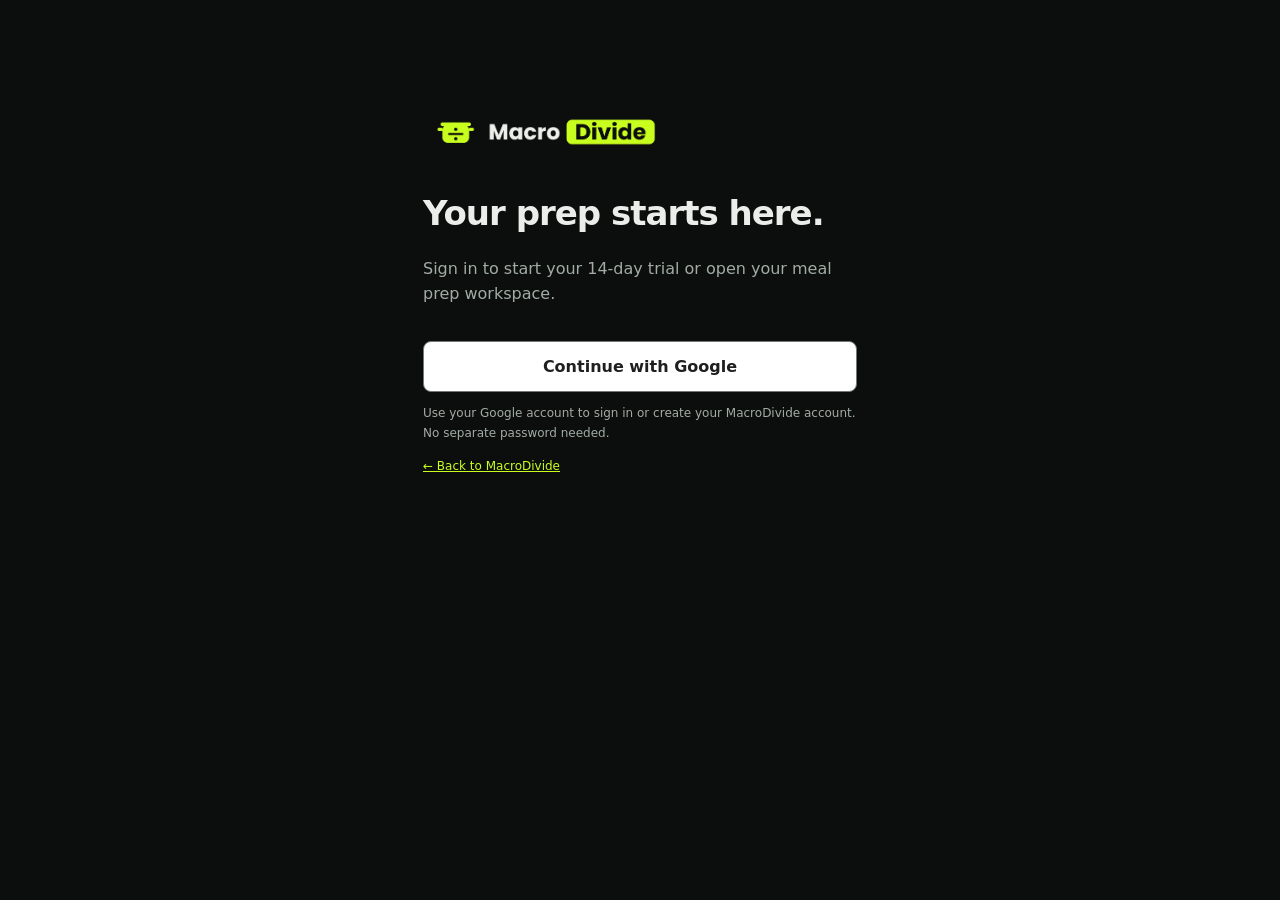
==== commit 19ba7122: "Use Google sign-in with PKCE instead of email passwords" ====
--- a/app.html
+++ b/app.html
@@ -1,2 +1,2 @@
 <!doctype html><html lang="en"><head><meta charset="utf-8"><meta name="viewport" content="width=device-width,initial-scale=1"><title>MacroDivide — Your account</title><link rel="icon" href="assets/macrodivide-icon.svg"><style>
-*{box-sizing:border-box}body{margin:0;background:#0c0e0d;color:#e9eeea;font:16px/1.6 system-ui,sans-serif}main{max-width:490px;margin:8vh auto;padding:28px}img{width:240px;max-width:100%;border-radius:8px}h1{line-height:1.15;font-size:34px;letter-spacing:-1px}p,small{color:#a1aca4}label{display:block;font-size:13px;margin:17px 0 6px}input,button{font:inherit;width:100%;padding:12px;border-radius:8px;border:1px solid #384338}input{background:#151917;color:#fff}button{background:#c8ff1f;color:#0c0e0d;font-weight:700;cursor:pointer;margin-top:18px}button:disabled{opacity:.55;cursor:wait}.ghost{color:#e9eeea;background:transparent}.row{display:flex;gap:10px}.row button{font-size:13px}a{color:#c8ff1f}#message{font-size:14px;white-space:pre-wrap}#account{display:none}.status{border:1px solid #384338;padding:15px;border-radius:10px}.fine{font-size:12px}#password{min-height:48px}</style></head><body><main><a href="./"><img src="assets/macrodivide-wordmark.png" alt="MacroDivide"></a><h1>Your prep starts here.</h1><p>Sign in to start your 14-day trial or open your meal prep workspace.</p><div id="auth"><form id="form"><label for="email">Email</label><input id="email" type="email" autocomplete="email" required><label for="password">Password</label><input id="password" type="password" autocomplete="current-password" minlength="12" required><button id="signin">Sign in</button><div class="row"><button id="signup" type="button" class="ghost">Create account</button><button id="reset" type="button" class="ghost">Reset password</button></div></form><p class="fine">Use at least 12 characters. Confirm your email before starting checkout.</p></div><div id="account"><p id="identity"></p><div class="status" id="status">Checking your subscription…</div><button id="start">Start 14-day free trial</button><p class="fine">Then €5.99/month total, including applicable VAT. Payment details required. Cancel before the trial ends to avoid a charge. Returning subscribers don’t receive another trial.</p><button class="ghost" id="manage">Manage billing</button><button class="ghost" id="refresh">Refresh access</button><button class="ghost" id="logout">Sign out</button></div><p id="message" role="status"></p><p class="fine"><a href="./">← Back to MacroDivide</a></p></main><script type="module" src="member-auth.js"></script></body></html>
+*{box-sizing:border-box}body{margin:0;background:#0c0e0d;color:#e9eeea;font:16px/1.6 system-ui,sans-serif}main{max-width:490px;margin:8vh auto;padding:28px}img{width:240px;max-width:100%;border-radius:8px}h1{line-height:1.15;font-size:34px;letter-spacing:-1px}p,small{color:#a1aca4}label{display:block;font-size:13px;margin:17px 0 6px}input,button{font:inherit;width:100%;padding:12px;border-radius:8px;border:1px solid #384338}input{background:#151917;color:#fff}button{background:#c8ff1f;color:#0c0e0d;font-weight:700;cursor:pointer;margin-top:18px}button:disabled{opacity:.55;cursor:wait}.google{background:#fff;color:#1f1f1f;border:1px solid #747775}.ghost{color:#e9eeea;background:transparent}.row{display:flex;gap:10px}.row button{font-size:13px}a{color:#c8ff1f}#message{font-size:14px;white-space:pre-wrap}#account{display:none}.status{border:1px solid #384338;padding:15px;border-radius:10px}.fine{font-size:12px}#password{min-height:48px}</style></head><body><main><a href="./"><img src="assets/macrodivide-wordmark.png" alt="MacroDivide"></a><h1>Your prep starts here.</h1><p>Sign in to start your 14-day trial or open your meal prep workspace.</p><div id="auth"><button id="google" type="button" class="google">Continue with Google</button><p class="fine">Use your Google account to sign in or create your MacroDivide account. No separate password needed.</p></div><div id="account"><p id="identity"></p><div class="status" id="status">Checking your subscription…</div><button id="start">Start 14-day free trial</button><p class="fine">Then €5.99/month total, including applicable VAT. Payment details required. Cancel before the trial ends to avoid a charge. Returning subscribers don’t receive another trial.</p><button class="ghost" id="manage">Manage billing</button><button class="ghost" id="refresh">Refresh access</button><button class="ghost" id="logout">Sign out</button></div><p id="message" role="status"></p><p class="fine"><a href="./">← Back to MacroDivide</a></p></main><script type="module" src="member-auth.js"></script></body></html>
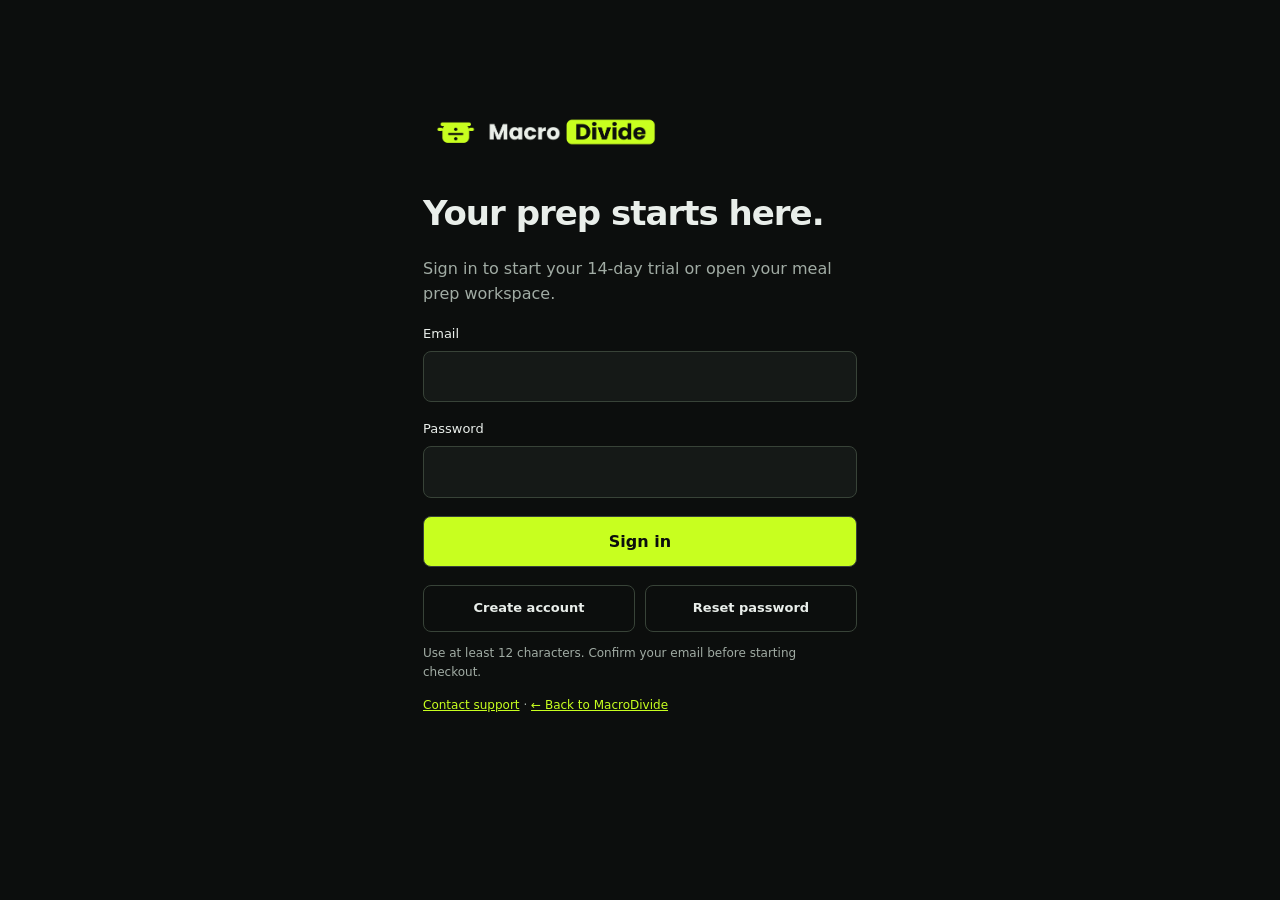
==== commit 7dc66021: "Use confirmed email accounts and Proton customer support" ====
--- a/app.html
+++ b/app.html
@@ -1,2 +1,2 @@
 <!doctype html><html lang="en"><head><meta charset="utf-8"><meta name="viewport" content="width=device-width,initial-scale=1"><title>MacroDivide — Your account</title><link rel="icon" href="assets/macrodivide-icon.svg"><style>
-*{box-sizing:border-box}body{margin:0;background:#0c0e0d;color:#e9eeea;font:16px/1.6 system-ui,sans-serif}main{max-width:490px;margin:8vh auto;padding:28px}img{width:240px;max-width:100%;border-radius:8px}h1{line-height:1.15;font-size:34px;letter-spacing:-1px}p,small{color:#a1aca4}label{display:block;font-size:13px;margin:17px 0 6px}input,button{font:inherit;width:100%;padding:12px;border-radius:8px;border:1px solid #384338}input{background:#151917;color:#fff}button{background:#c8ff1f;color:#0c0e0d;font-weight:700;cursor:pointer;margin-top:18px}button:disabled{opacity:.55;cursor:wait}.google{background:#fff;color:#1f1f1f;border:1px solid #747775}.ghost{color:#e9eeea;background:transparent}.row{display:flex;gap:10px}.row button{font-size:13px}a{color:#c8ff1f}#message{font-size:14px;white-space:pre-wrap}#account{display:none}.status{border:1px solid #384338;padding:15px;border-radius:10px}.fine{font-size:12px}#password{min-height:48px}</style></head><body><main><a href="./"><img src="assets/macrodivide-wordmark.png" alt="MacroDivide"></a><h1>Your prep starts here.</h1><p>Sign in to start your 14-day trial or open your meal prep workspace.</p><div id="auth"><button id="google" type="button" class="google">Continue with Google</button><p class="fine">Use your Google account to sign in or create your MacroDivide account. No separate password needed.</p></div><div id="account"><p id="identity"></p><div class="status" id="status">Checking your subscription…</div><button id="start">Start 14-day free trial</button><p class="fine">Then €5.99/month total, including applicable VAT. Payment details required. Cancel before the trial ends to avoid a charge. Returning subscribers don’t receive another trial.</p><button class="ghost" id="manage">Manage billing</button><button class="ghost" id="refresh">Refresh access</button><button class="ghost" id="logout">Sign out</button></div><p id="message" role="status"></p><p class="fine"><a href="./">← Back to MacroDivide</a></p></main><script type="module" src="member-auth.js"></script></body></html>
+*{box-sizing:border-box}body{margin:0;background:#0c0e0d;color:#e9eeea;font:16px/1.6 system-ui,sans-serif}main{max-width:490px;margin:8vh auto;padding:28px}img{width:240px;max-width:100%;border-radius:8px}h1{line-height:1.15;font-size:34px;letter-spacing:-1px}p,small{color:#a1aca4}label{display:block;font-size:13px;margin:17px 0 6px}input,button{font:inherit;width:100%;padding:12px;border-radius:8px;border:1px solid #384338}input{background:#151917;color:#fff}button{background:#c8ff1f;color:#0c0e0d;font-weight:700;cursor:pointer;margin-top:18px}button:disabled{opacity:.55;cursor:wait}.ghost{color:#e9eeea;background:transparent}.row{display:flex;gap:10px}.row button{font-size:13px}a{color:#c8ff1f}#message{font-size:14px;white-space:pre-wrap}#account{display:none}.status{border:1px solid #384338;padding:15px;border-radius:10px}.fine{font-size:12px}#password{min-height:48px}</style></head><body><main><a href="./"><img src="assets/macrodivide-wordmark.png" alt="MacroDivide"></a><h1>Your prep starts here.</h1><p>Sign in to start your 14-day trial or open your meal prep workspace.</p><div id="auth"><form id="form"><label for="email">Email</label><input id="email" type="email" autocomplete="email" required><label for="password">Password</label><input id="password" type="password" autocomplete="current-password" minlength="12" required><button id="signin">Sign in</button><div class="row"><button id="signup" type="button" class="ghost">Create account</button><button id="reset" type="button" class="ghost">Reset password</button></div></form><p class="fine">Use at least 12 characters. Confirm your email before starting checkout.</p></div><div id="account"><p id="identity"></p><div class="status" id="status">Checking your subscription…</div><button id="start">Start 14-day free trial</button><p class="fine">Then €5.99/month total, including applicable VAT. Payment details required. Cancel before the trial ends to avoid a charge. Returning subscribers don’t receive another trial.</p><button class="ghost" id="manage">Manage billing</button><button class="ghost" id="refresh">Refresh access</button><button class="ghost" id="logout">Sign out</button></div><p id="message" role="status"></p><p class="fine"><a href="mailto:support.macrodivide@proton.me">Contact support</a> · <a href="./">← Back to MacroDivide</a></p></main><script type="module" src="member-auth.js"></script></body></html>
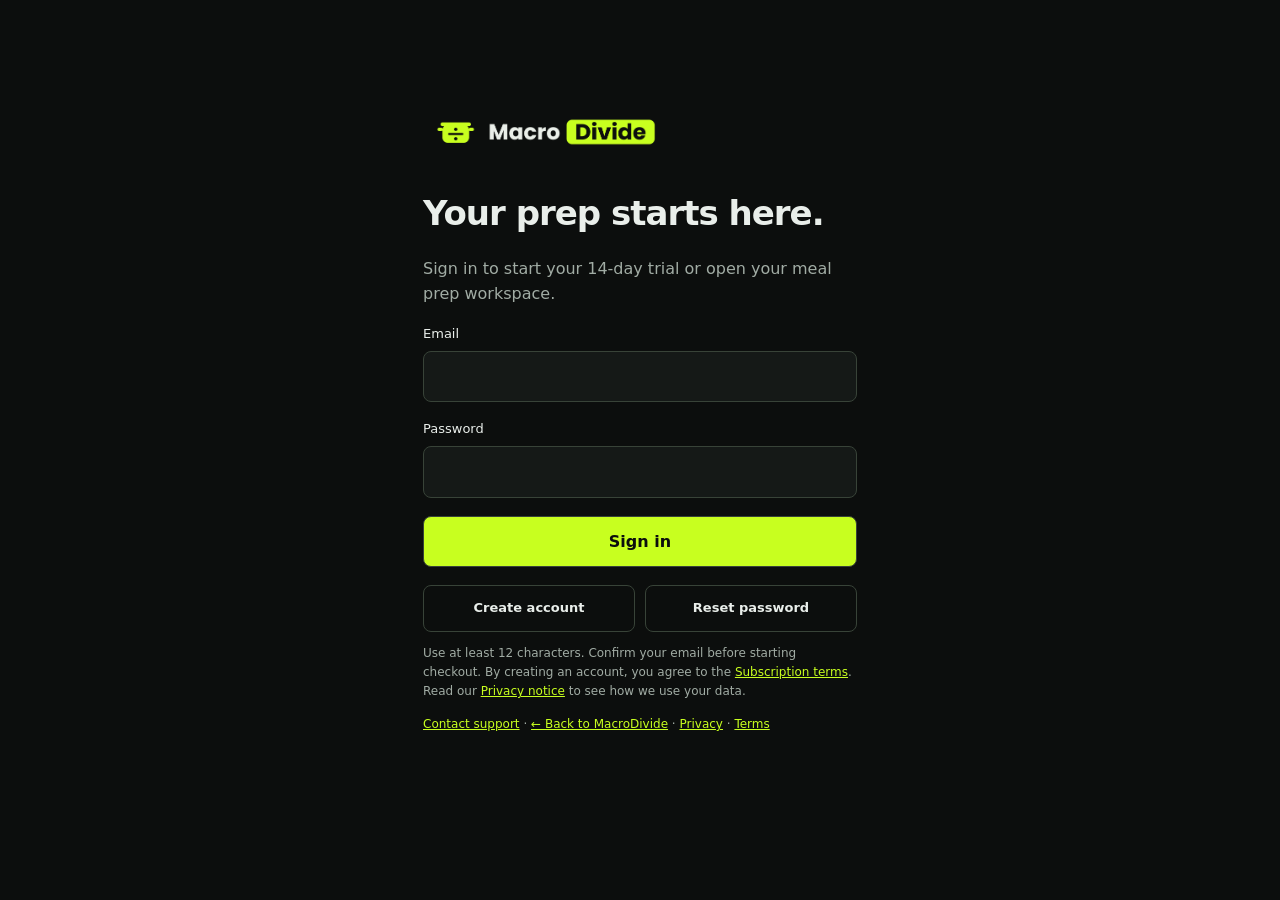
==== commit 555bae79: "Publish Forma Labs privacy and subscription terms; remove placeholder testimonials" ====
--- a/app.html
+++ b/app.html
@@ -1,2 +1,2 @@
 <!doctype html><html lang="en"><head><meta charset="utf-8"><meta name="viewport" content="width=device-width,initial-scale=1"><title>MacroDivide — Your account</title><link rel="icon" href="assets/macrodivide-icon.svg"><style>
-*{box-sizing:border-box}body{margin:0;background:#0c0e0d;color:#e9eeea;font:16px/1.6 system-ui,sans-serif}main{max-width:490px;margin:8vh auto;padding:28px}img{width:240px;max-width:100%;border-radius:8px}h1{line-height:1.15;font-size:34px;letter-spacing:-1px}p,small{color:#a1aca4}label{display:block;font-size:13px;margin:17px 0 6px}input,button{font:inherit;width:100%;padding:12px;border-radius:8px;border:1px solid #384338}input{background:#151917;color:#fff}button{background:#c8ff1f;color:#0c0e0d;font-weight:700;cursor:pointer;margin-top:18px}button:disabled{opacity:.55;cursor:wait}.ghost{color:#e9eeea;background:transparent}.row{display:flex;gap:10px}.row button{font-size:13px}a{color:#c8ff1f}#message{font-size:14px;white-space:pre-wrap}#account{display:none}.status{border:1px solid #384338;padding:15px;border-radius:10px}.fine{font-size:12px}#password{min-height:48px}</style></head><body><main><a href="./"><img src="assets/macrodivide-wordmark.png" alt="MacroDivide"></a><h1>Your prep starts here.</h1><p>Sign in to start your 14-day trial or open your meal prep workspace.</p><div id="auth"><form id="form"><label for="email">Email</label><input id="email" type="email" autocomplete="email" required><label for="password">Password</label><input id="password" type="password" autocomplete="current-password" minlength="12" required><button id="signin">Sign in</button><div class="row"><button id="signup" type="button" class="ghost">Create account</button><button id="reset" type="button" class="ghost">Reset password</button></div></form><p class="fine">Use at least 12 characters. Confirm your email before starting checkout.</p></div><div id="account"><p id="identity"></p><div class="status" id="status">Checking your subscription…</div><button id="start">Start 14-day free trial</button><p class="fine">Then €5.99/month total, including applicable VAT. Payment details required. Cancel before the trial ends to avoid a charge. Returning subscribers don’t receive another trial.</p><button class="ghost" id="manage">Manage billing</button><button class="ghost" id="refresh">Refresh access</button><button class="ghost" id="logout">Sign out</button></div><p id="message" role="status"></p><p class="fine"><a href="mailto:support.macrodivide@proton.me">Contact support</a> · <a href="./">← Back to MacroDivide</a></p></main><script type="module" src="member-auth.js"></script></body></html>
+*{box-sizing:border-box}body{margin:0;background:#0c0e0d;color:#e9eeea;font:16px/1.6 system-ui,sans-serif}main{max-width:490px;margin:8vh auto;padding:28px}img{width:240px;max-width:100%;border-radius:8px}h1{line-height:1.15;font-size:34px;letter-spacing:-1px}p,small{color:#a1aca4}label{display:block;font-size:13px;margin:17px 0 6px}input,button{font:inherit;width:100%;padding:12px;border-radius:8px;border:1px solid #384338}input{background:#151917;color:#fff}button{background:#c8ff1f;color:#0c0e0d;font-weight:700;cursor:pointer;margin-top:18px}button:disabled{opacity:.55;cursor:wait}.ghost{color:#e9eeea;background:transparent}.row{display:flex;gap:10px}.row button{font-size:13px}a{color:#c8ff1f}#message{font-size:14px;white-space:pre-wrap}#account{display:none}.status{border:1px solid #384338;padding:15px;border-radius:10px}.fine{font-size:12px}#password{min-height:48px}</style></head><body><main><a href="./"><img src="assets/macrodivide-wordmark.png" alt="MacroDivide"></a><h1>Your prep starts here.</h1><p>Sign in to start your 14-day trial or open your meal prep workspace.</p><div id="auth"><form id="form"><label for="email">Email</label><input id="email" type="email" autocomplete="email" required><label for="password">Password</label><input id="password" type="password" autocomplete="current-password" minlength="12" required><button id="signin">Sign in</button><div class="row"><button id="signup" type="button" class="ghost">Create account</button><button id="reset" type="button" class="ghost">Reset password</button></div></form><p class="fine">Use at least 12 characters. Confirm your email before starting checkout. By creating an account, you agree to the <a href="terms.html">Subscription terms</a>. Read our <a href="privacy.html">Privacy notice</a> to see how we use your data.</p></div><div id="account"><p id="identity"></p><div class="status" id="status">Checking your subscription…</div><p class="fine">Review the <a href="terms.html">Subscription terms</a> before continuing to checkout.</p><button id="start">Start 14-day free trial</button><p class="fine">Then €5.99/month total, including applicable VAT. Payment details required. Cancel before the trial ends to avoid a charge. Returning subscribers don’t receive another trial.</p><button class="ghost" id="manage">Manage billing</button><button class="ghost" id="refresh">Refresh access</button><button class="ghost" id="logout">Sign out</button></div><p id="message" role="status"></p><p class="fine"><a href="mailto:support.macrodivide@proton.me">Contact support</a> · <a href="./">← Back to MacroDivide</a> · <a href="privacy.html">Privacy</a> · <a href="terms.html">Terms</a></p></main><script type="module" src="member-auth.js"></script></body></html>
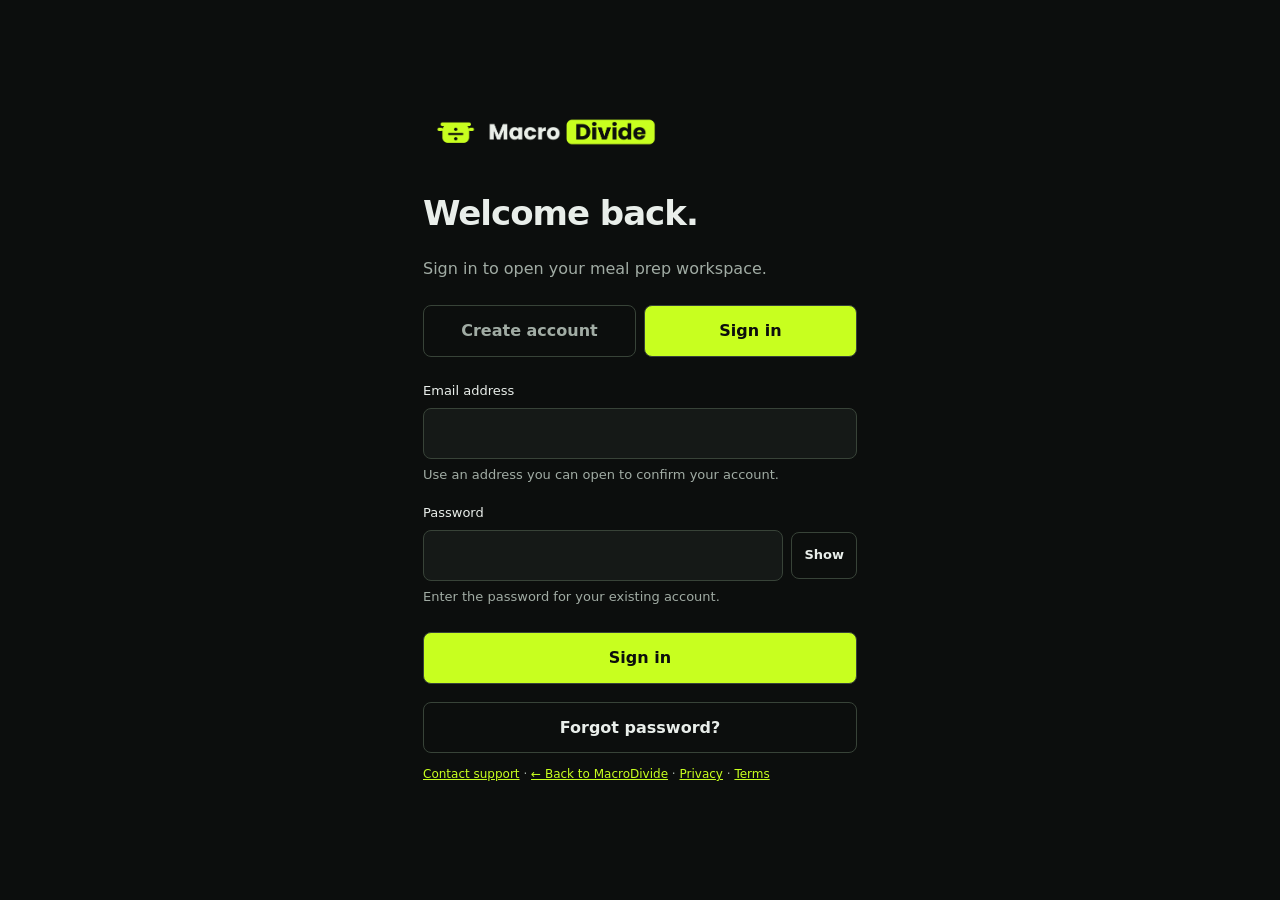
==== commit 25a7111a: "Clarify account creation and make registration failures actionable" ====
--- a/app.html
+++ b/app.html
@@ -1,2 +1,5 @@
 <!doctype html><html lang="en"><head><meta charset="utf-8"><meta name="viewport" content="width=device-width,initial-scale=1"><title>MacroDivide — Your account</title><link rel="icon" href="assets/macrodivide-icon.svg"><style>
-*{box-sizing:border-box}body{margin:0;background:#0c0e0d;color:#e9eeea;font:16px/1.6 system-ui,sans-serif}main{max-width:490px;margin:8vh auto;padding:28px}img{width:240px;max-width:100%;border-radius:8px}h1{line-height:1.15;font-size:34px;letter-spacing:-1px}p,small{color:#a1aca4}label{display:block;font-size:13px;margin:17px 0 6px}input,button{font:inherit;width:100%;padding:12px;border-radius:8px;border:1px solid #384338}input{background:#151917;color:#fff}button{background:#c8ff1f;color:#0c0e0d;font-weight:700;cursor:pointer;margin-top:18px}button:disabled{opacity:.55;cursor:wait}.ghost{color:#e9eeea;background:transparent}.row{display:flex;gap:10px}.row button{font-size:13px}a{color:#c8ff1f}#message{font-size:14px;white-space:pre-wrap}#account{display:none}.status{border:1px solid #384338;padding:15px;border-radius:10px}.fine{font-size:12px}#password{min-height:48px}</style></head><body><main><a href="./"><img src="assets/macrodivide-wordmark.png" alt="MacroDivide"></a><h1>Your prep starts here.</h1><p>Sign in to start your 14-day trial or open your meal prep workspace.</p><div id="auth"><form id="form"><label for="email">Email</label><input id="email" type="email" autocomplete="email" required><label for="password">Password</label><input id="password" type="password" autocomplete="current-password" minlength="12" required><button id="signin">Sign in</button><div class="row"><button id="signup" type="button" class="ghost">Create account</button><button id="reset" type="button" class="ghost">Reset password</button></div></form><p class="fine">Use at least 12 characters. Confirm your email before starting checkout. By creating an account, you agree to the <a href="terms.html">Subscription terms</a>. Read our <a href="privacy.html">Privacy notice</a> to see how we use your data.</p></div><div id="account"><p id="identity"></p><div class="status" id="status">Checking your subscription…</div><p class="fine">Review the <a href="terms.html">Subscription terms</a> before continuing to checkout.</p><button id="start">Start 14-day free trial</button><p class="fine">Then €5.99/month total, including applicable VAT. Payment details required. Cancel before the trial ends to avoid a charge. Returning subscribers don’t receive another trial.</p><button class="ghost" id="manage">Manage billing</button><button class="ghost" id="refresh">Refresh access</button><button class="ghost" id="logout">Sign out</button></div><p id="message" role="status"></p><p class="fine"><a href="mailto:support.macrodivide@proton.me">Contact support</a> · <a href="./">← Back to MacroDivide</a> · <a href="privacy.html">Privacy</a> · <a href="terms.html">Terms</a></p></main><script type="module" src="member-auth.js"></script></body></html>
+*{box-sizing:border-box}body{margin:0;background:#0c0e0d;color:#e9eeea;font:16px/1.6 system-ui,sans-serif}main{max-width:490px;margin:8vh auto;padding:28px}img{width:240px;max-width:100%;border-radius:8px}h1{line-height:1.15;font-size:34px;letter-spacing:-1px}p,small{color:#a1aca4}label{display:block;font-size:13px;margin:17px 0 6px}input,button{font:inherit;width:100%;padding:12px;border-radius:8px;border:1px solid #384338}input{background:#151917;color:#fff}button{background:#c8ff1f;color:#0c0e0d;font-weight:700;cursor:pointer;margin-top:18px}button:disabled{opacity:.55;cursor:wait}.ghost{color:#e9eeea;background:transparent}.row{display:flex;gap:10px}.row button{font-size:13px}a{color:#c8ff1f}#message{font-size:14px;white-space:pre-wrap}#account{display:none}.status{border:1px solid #384338;padding:15px;border-radius:10px}.fine{font-size:12px}#password{min-height:48px}.tabs{margin:24px 0;display:flex;gap:8px}.tabs button{margin:0;background:transparent;color:#a1aca4;border-color:#384338}.tabs button[aria-selected="true"]{background:#c8ff1f;color:#0c0e0d}.password-wrap{display:flex;align-items:center;gap:8px}.password-wrap input{min-width:0}.password-wrap button{width:auto;margin:0;background:transparent;color:#e9eeea;font-size:13px}.help{font-size:13px;margin:6px 0;color:#a1aca4}#message{padding:12px;border-radius:8px;border:1px solid #384338}#message:empty{display:none}#message[data-error="true"]{border-color:#ff9681;color:#ffc2b5}[hidden]{display:none!important}button:focus-visible,a:focus-visible{outline:2px solid #c8ff1f;outline-offset:3px}</style></head><body><main><a href="./"><img src="assets/macrodivide-wordmark.png" alt="MacroDivide"></a><h1 id="heading">Welcome back.</h1><p id="intro">Sign in to open your meal prep workspace.</p>
+<div id="auth"><div class="tabs" role="tablist" aria-label="Account access"><button id="signup" type="button" role="tab" aria-selected="false">Create account</button><button id="signin-tab" type="button" role="tab" aria-selected="true">Sign in</button></div>
+<form id="form" novalidate><label for="email">Email address</label><input id="email" name="email" type="email" autocomplete="email" inputmode="email" required aria-describedby="email-help"><p id="email-help" class="help">Use an address you can open to confirm your account.</p><label for="password">Password</label><div class="password-wrap"><input id="password" name="password" type="password" autocomplete="current-password" required aria-describedby="password-help"><button id="show-password" type="button" aria-label="Show password" aria-pressed="false">Show</button></div><p id="password-help" class="help">Enter the password for your existing account.</p><button id="signin" type="submit">Sign in</button><p id="signup-terms" class="fine" hidden>By creating an account, you agree to the <a href="terms.html">Subscription terms</a>. Read our <a href="privacy.html">Privacy notice</a>. Creating an account does not start billing.</p><button id="reset" type="button" class="ghost">Forgot password?</button></form>
+<div id="confirmation" hidden><div class="status"><h2>Check your email</h2><p id="confirmation-copy"></p><p class="fine">Open the newest MacroDivide confirmation email and select Confirm email address. Check Spam if it is missing. If you already have an account, sign in or reset your password instead.</p></div><button id="resend" type="button">Resend confirmation email</button><div class="row"><button id="confirmed" class="ghost" type="button">I’ve confirmed — sign in</button><button id="change-email" class="ghost" type="button">Change email</button></div></div></div><div id="account"><p id="identity"></p><div class="status" id="status">Checking your subscription…</div><p class="fine">Review the <a href="terms.html">Subscription terms</a> before continuing to checkout.</p><button id="start">Start 14-day free trial</button><p class="fine">Then €5.99/month total, including applicable VAT. Payment details required. Cancel before the trial ends to avoid a charge. Returning subscribers don’t receive another trial.</p><button class="ghost" id="manage">Manage billing</button><button class="ghost" id="refresh">Refresh access</button><button class="ghost" id="logout">Sign out</button></div><p id="message" role="status"></p><p class="fine"><a href="mailto:support.macrodivide@proton.me">Contact support</a> · <a href="./">← Back to MacroDivide</a> · <a href="privacy.html">Privacy</a> · <a href="terms.html">Terms</a></p></main><script type="module" src="member-auth.js?v=20261118-registration"></script></body></html>
